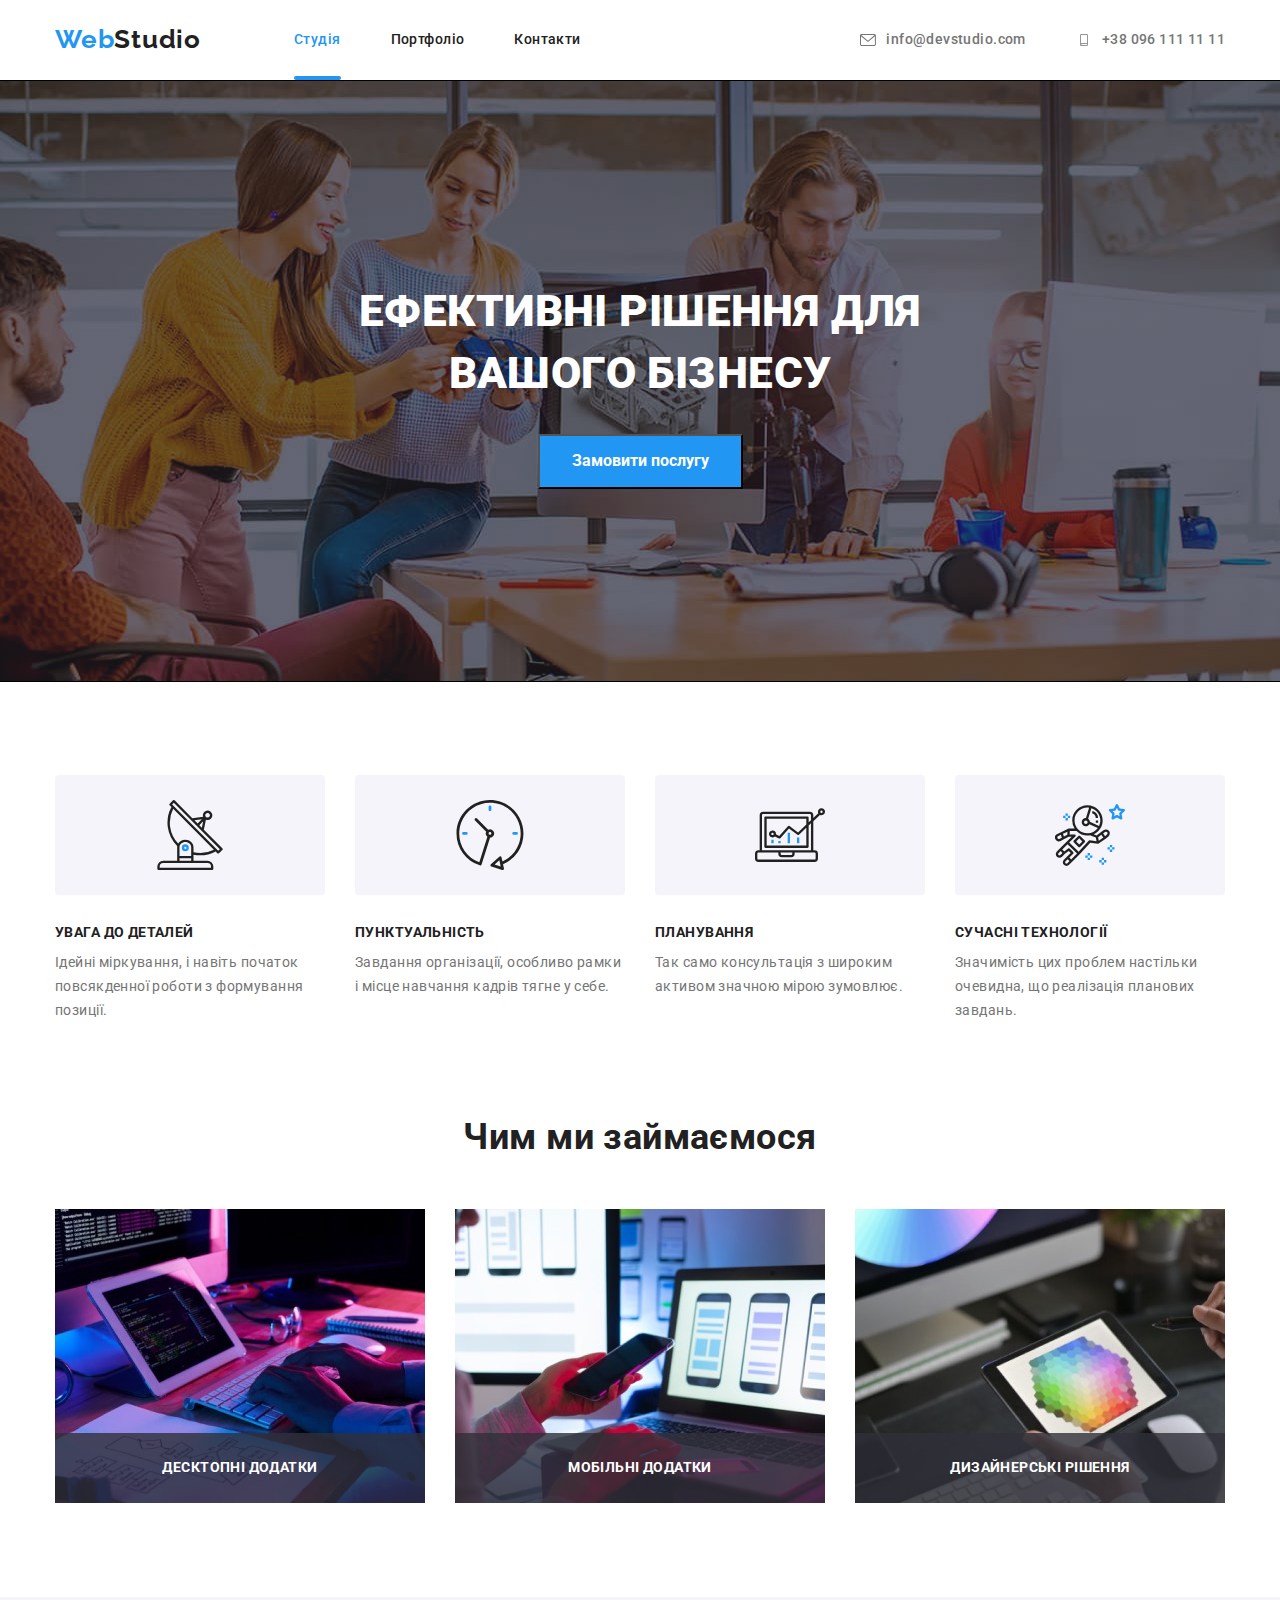
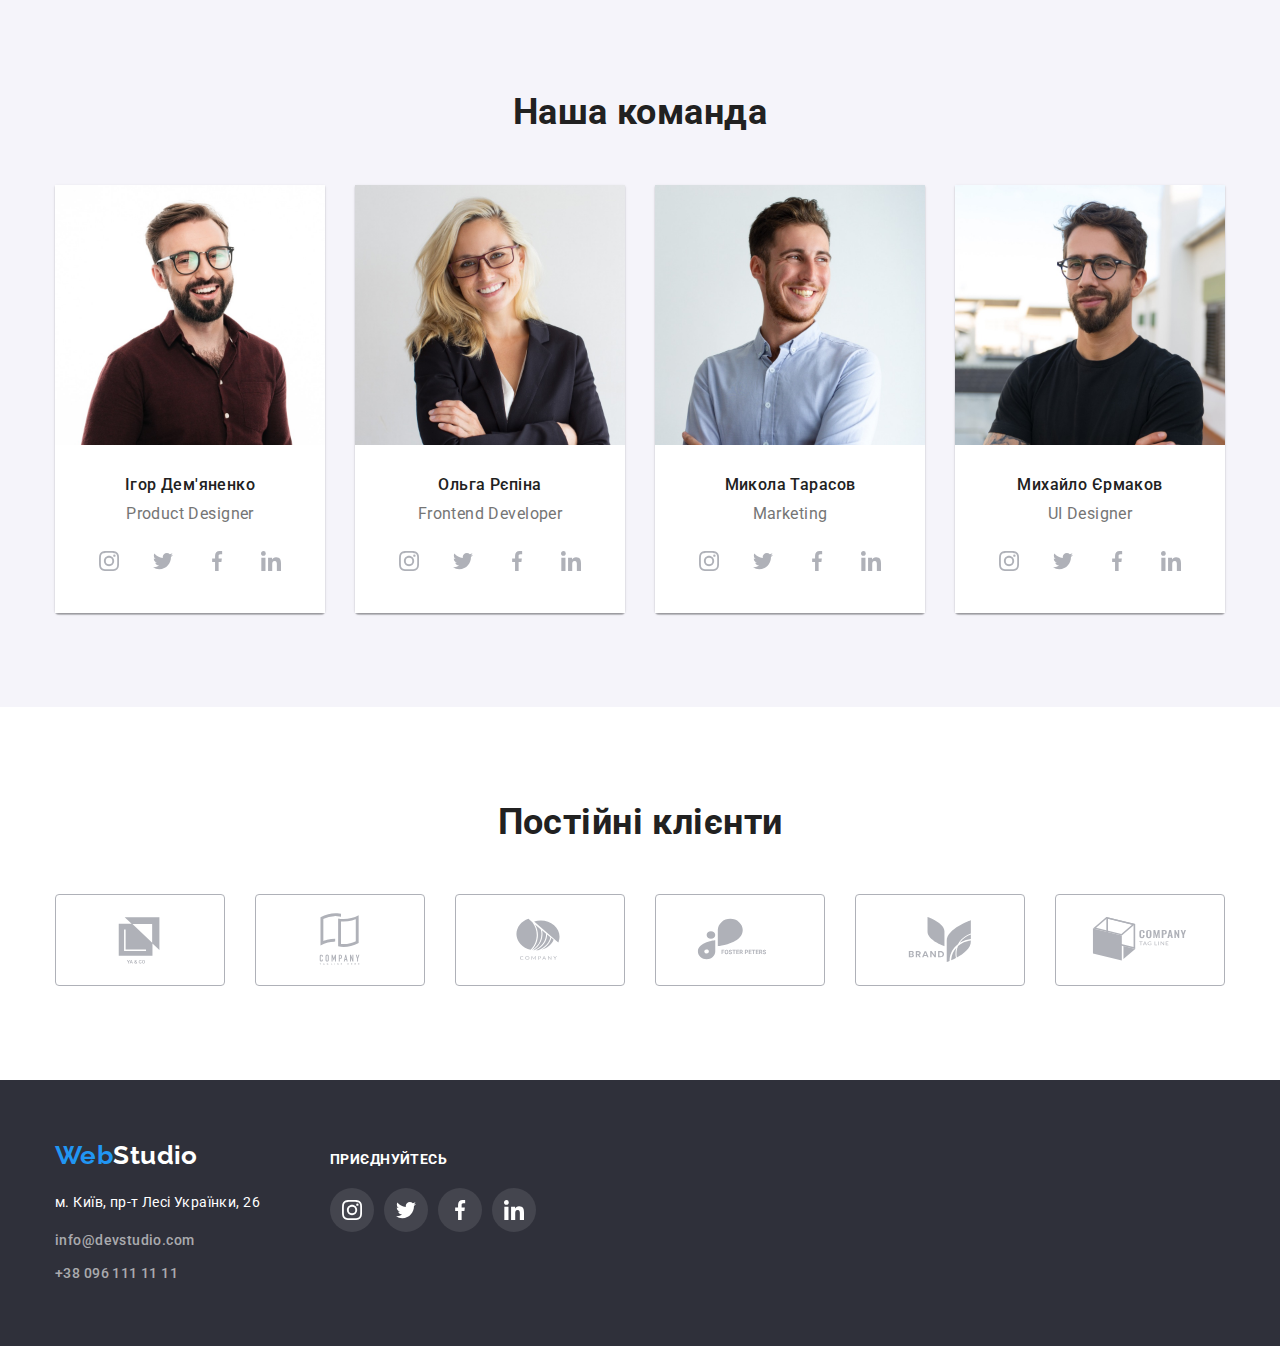
==== index.html @ d029ab63 "hw5" ====
<!DOCTYPE html>
<html lang="uk">
  <head>
    <meta charset="UTF-8" />
    <meta http-equiv="X-UA-Compatible" content="IE=edge" />
    <meta name="viewport" content="width=device-width, initial-scale=1.0" />
    <title>WebStudio</title>
    <link rel="preconnect" href="https://fonts.googleapis.com" />
    <link rel="preconnect" href="https://fonts.gstatic.com" crossorigin />
    <link
      href="https://fonts.googleapis.com/css2?family=Raleway:wght@700&family=Roboto:wght@400;500;700;900&display=swap"
      rel="stylesheet"
    />
    <link
      rel="stylesheet"
      href="https://cdnjs.cloudflare.com/ajax/libs/modern-normalize/1.1.0/modern-normalize.min.css"
    />
    <link rel="stylesheet" href="./css/styles.css" />
  </head>
  <body>
    <header class="header">
      <div class="container header-container">
        <nav class="navigation">
          <a href="./index.html" class="logo link">
            <span class="accent">Web</span>Studio</a
          >
          <ul class="site-nav list">
            <li><a href="./index.html" class="link current item">Студія</a></li>
            <li>
              <a href="./portfolio.html" class="site-nav item">Портфоліо</a>
            </li>
            <li><a href="" class="site-nav item">Контакти</a></li>
          </ul>
        </nav>
        <ul class="contacts">

          <li class="mail">
            <a href="mailto:info@devstudio.com" class="contacts-info">
              <svg class="post-icon" width="16" height="12">
                <use href="./images/icons.svg#icon-envelope"></use></svg>info@devstudio.com</a>
          </li>

          <li>
            <a href="tel:+380961111111" class="contacts-info">
              <svg class="post-icon" width="16" height="12">
                <use href="./images/icons.svg#icon-smartphone"></use></svg>+38 096 111 11 11</a>
          </li>
        </ul>
      </div>
    </header>

    <main>
      <section class="hero-block overlay">
        <div class="container">
          <h1 class="hero-title">ЕФЕКТИВНІ РІШЕННЯ ДЛЯ ВАШОГО БІЗНЕСУ</h1>
          <button type="button" class="button primary" data-modal-open>Замовити послугу</button>
        </div>
      </section>

      <section class="section">
        <div class="container">
          <h2 class="visually-hidden">Опис ефективних рішень</h2>
          <ul class="plan-list">
            <li class="plan-list-item">
              <div class="plan-list-link">
                <svg class="plan-list-icon" width="70" height="70">
                  <use href="./images/icons.svg#icon-antenna"></use>
                </svg>
              </div>
              <h3 class="title">УВАГА ДО ДЕТАЛЕЙ</h3>
              <p class="text">
                Ідейні міркування, і навіть початок повсякденної роботи з
                формування позиції.
              </p>
            </li>
            <li class="plan-list-item">
              <div class="plan-list-link">
                <svg class="plan-list-icon" width="70" height="70">
                  <use href="./images/icons.svg#icon-clock"></use>
                </svg>
              </div>
              <h3 class="title">ПУНКТУАЛЬНІСТЬ</h3>
              <p class="text">
                Завдання організації, особливо рамки і місце навчання кадрів
                тягне у себе.
              </p>
            </li>
            <li class="plan-list-item">
              <div class="plan-list-link">
                <svg class="plan-list-icon" width="70" height="70">
                  <use href="./images/icons.svg#icon-diagram"></use>
                </svg>
              </div>
              <h3 class="title">ПЛАНУВАННЯ</h3>
              <p class="text">
                Так само консультація з широким активом значною мірою зумовлює.
              </p>
            </li>
            <li class="plan-list-item">
              <div class="plan-list-link">
                <svg class="plan-list-icon" width="70" height="70">
                  <use href="./images/icons.svg#icon-astronaut"></use>
                </svg>
              </div>
              <h3 class="title">СУЧАСНІ ТЕХНОЛОГІЇ</h3>
              <p class="text">
                Значимість цих проблем настільки очевидна, що реалізація
                планових завдань.
              </p>
            </li>
          </ul>
        </div>
      </section>

      <section class="section-work">
        <div class="container">
          <h2 class="section-title">Чим ми займаємося</h2>
          <ul class="list">
            <li>
              <div class="thumb">
              <img
                class="image"
                src="./images/img.jpg"
                alt="Пишемо код на планшеті"
                width="370"
                height="294"
              />
              <h3 class="pic-text">Десктопні додатки</h3>
            </div>
            </li>
            <li>
              <div class="thumb">
              <img
                class="image"
                src="./images/img-2.jpg"
                alt="Тримаємо телефон"
                width="370"
                height="294"
              />
              <h3 class="pic-text">Мобільні додатки</h3>
            </div
            ></li>
            <li>
              <div class="thumb">
              <img
                class="image"
                src="./images/img-3.jpg"
                alt="Палітра кольорів на планшеті"
                width="370"
                height="294"
              />
              <h3 class="pic-text">Дизайнерські рішення</h3>
            </div>
            </li>
          </ul>
        </div>
      </section>

      <section class="section block secondary">
        <div class="container-team">
          <h2 class="section-title">Наша команда</h2>
          <ul class="list">
            <li class="item-shadow">
              <img
                class="image"
                src="./images/igor.jpg"
                alt="Ігор Дем'яненко"
                width="270"
                height="260"
              />
              <div class="names">
                <h3 class="title person">Ігор Дем'яненко</h3>
                <p class="prof">Product Designer</p>
                <ul class="social-list">
                  <li class="social-list-item">
                    <a class="social-list-link" href="">
                      <svg class="social-list-icon" width="20" height="20">
                        <use href="./images/icons.svg#icon-instagram"></use>
                      </svg>
                    </a>
                  </li>
                  <li class="social-list-item">
                    <a class="social-list-link" href="">
                      <svg class="social-list-icon" width="20" height="20">
                        <use href="./images/icons.svg#icon-twitter"></use>
                      </svg>
                    </a>
                  </li>
                  <li class="social-list-item">
                    <a class="social-list-link" href="">
                      <svg class="social-list-icon" width="20" height="20">
                        <use href="./images/icons.svg#icon-facebook"></use>
                      </svg>
                    </a>
                  </li>
                  <li class="social-list-item">
                    <a class="social-list-link" href="">
                      <svg class="social-list-icon" width="20" height="20">
                        <use href="./images/icons.svg#icon-linkedin"></use>
                      </svg>
                    </a>
                  </li>
                </ul>
              </div>
            </li>
            <li class="item-shadow">
              <img
                class="image"
                src="./images/olga.jpg"
                alt="Ольга Рєпіна"
                width="270"
                height="260"
              />
              <div class="names">
                <h3 class="title person">Ольга Рєпіна</h3>
                <p class="prof">Frontend Developer</p>
                <ul class="social-list">
                  <li class="social-list-item">
                    <a class="social-list-link" href="">
                      <svg class="social-list-icon" width="20" height="20">
                        <use href="./images/icons.svg#icon-instagram"></use>
                      </svg>
                    </a>
                  </li>
                  <li class="social-list-item">
                    <a class="social-list-link" href="">
                      <svg class="social-list-icon" width="20" height="20">
                        <use href="./images/icons.svg#icon-twitter"></use>
                      </svg>
                    </a>
                  </li>
                  <li class="social-list-item">
                    <a class="social-list-link" href="">
                      <svg class="social-list-icon" width="20" height="20">
                        <use href="./images/icons.svg#icon-facebook"></use>
                      </svg>
                    </a>
                  </li>
                  <li class="social-list-item">
                    <a class="social-list-link" href="">
                      <svg class="social-list-icon" width="20" height="20">
                        <use href="./images/icons.svg#icon-linkedin"></use>
                      </svg>
                    </a>
                  </li>
                </ul>
              </div>
            </li>
            <li class="item-shadow">
              <img
                class="image"
                src="./images/mukola.jpg"
                alt="Микола Тарасов"
                width="270"
                height="260"
              />
              <div class="names">
                <h3 class="title person">Микола Тарасов</h3>
                <p class="prof">Marketing</p>
                <ul class="social-list">
                  <li class="social-list-item">
                    <a class="social-list-link" href="">
                      <svg class="social-list-icon" width="20" height="20">
                        <use href="./images/icons.svg#icon-instagram"></use>
                      </svg>
                    </a>
                  </li>
                  <li class="social-list-item">
                    <a class="social-list-link" href="">
                      <svg class="social-list-icon" width="20" height="20">
                        <use href="./images/icons.svg#icon-twitter"></use>
                      </svg>
                    </a>
                  </li>
                  <li class="social-list-item">
                    <a class="social-list-link" href="">
                      <svg class="social-list-icon" width="20" height="20">
                        <use href="./images/icons.svg#icon-facebook"></use>
                      </svg>
                    </a>
                  </li>
                  <li class="social-list-item">
                    <a class="social-list-link" href="">
                      <svg class="social-list-icon" width="20" height="20">
                        <use href="./images/icons.svg#icon-linkedin"></use>
                      </svg>
                    </a>
                  </li>
                </ul>
              </div>
            </li>
            <li class="item-shadow">
              <img
                class="image"
                src="./images/muxailo.jpg"
                alt="Михайло Єрмаков"
                width="270"
                height="260"
              />
              <div class="names">
                <h3 class="title person">Михайло Єрмаков</h3>
                <p class="prof">UI Designer</p>
                <ul class="social-list">
                  <li class="social-list-item">
                    <a class="social-list-link" href="">
                      <svg class="social-list-icon" width="20" height="20">
                        <use href="./images/icons.svg#icon-instagram"></use>
                      </svg>
                    </a>
                  </li>
                  <li class="social-list-item">
                    <a class="social-list-link" href="">
                      <svg class="social-list-icon" width="20" height="20">
                        <use href="./images/icons.svg#icon-twitter"></use>
                      </svg>
                    </a>
                  </li>
                  <li class="social-list-item">
                    <a class="social-list-link" href="">
                      <svg class="social-list-icon" width="20" height="20">
                        <use href="./images/icons.svg#icon-facebook"></use>
                      </svg>
                    </a>
                  </li>
                  <li class="social-list-item">
                    <a class="social-list-link" href="">
                      <svg class="social-list-icon" width="20" height="20">
                        <use href="./images/icons.svg#icon-linkedin"></use>
                      </svg>
                    </a>
                  </li>
                </ul>
              </div>
            </li>
          </ul>
        </div>
      </section>

      <section class="section">
        <div class="container clients">
          <h2 class="section-title">Постійні клієнти</h2>
          <ul class="client-list-icons">
            <li class="client-list-item">
              <a href="" class="client-link">
                <svg class="client-icon" width="106" height="60">
                  <use href="./images/icons.svg#icon-Logo"></use>
                </svg>
              </a>
            </li>
            <li class="client-list-item">
              <a href="" class="client-link">
                <svg class="client-icon" width="106" height="60">
                  <use href="./images/icons.svg#icon-Logo-2"></use>
                </svg>
              </a>
            </li>
            <li class="client-list-item">
              <a href="" class="client-link">
                <svg class="client-icon" width="106" height="60">
                  <use href="./images/icons.svg#icon-Logo-3"></use>
                </svg>
              </a>
            </li>
            <li class="client-list-item">
              <a href="" class="client-link">
                <svg class="client-icon" width="106" height="60">
                  <use href="./images/icons.svg#icon-Logo-4"></use>
                </svg>
              </a>
            </li>
            <li class="client-list-item">
              <a href="" class="client-link">
                <svg class="client-icon" width="106" height="60">
                  <use href="./images/icons.svg#icon-Logo-5"></use>
                </svg>
              </a>
            </li>
            <li class="client-list-item">
              <a href="" class="client-link">
                <svg class="client-icon" width="106" height="60">
                  <use href="./images/icons.svg#icon-Logo-6"></use>
                </svg>
              </a>
            </li>
          </ul>
        </div>
      </section>
    </main>

    <footer class="footer-block">
      <div class="container">
        <div class="footer-info">
          <a href="./index.html" class="footer logo">
            <span class="accent">Web</span>Studio</a
          >
          <address class="footer">
            <p class="adres">м. Київ, пр-т Лесі Українки, 26</p>
            <ul class="footer-list">
              <li class="email">
                <a href="mailto:info@devstudio.com" class="contacts">info@devstudio.com</a>
              </li>
              <li>
                <a href="tel:+380961111111" class="contacts">+38 096 111 11 11</a>
              </li>
            </ul>
          </address>
        </div>

        <div class="footer-icons">
          <h3 class="footer-links-title">ПРИЄДНУЙТЕСЬ</h3>
          <ul class="social-list">
            <li class="social-list-item">
              <a class="footer-social-list-link" href="#">
                <svg class="footer-social-list-icon" width="20" height="20">
                  <use href="./images/icons.svg#icon-instagram"></use>
                </svg>
              </a>
            </li>
            <li class="social-list-item">
              <a class="footer-social-list-link" href="#">
                <svg class="footer-social-list-icon" width="20" height="20">
                  <use href="./images/icons.svg#icon-twitter"></use>
                </svg>
              </a>
            </li>
            <li class="social-list-item">
              <a class="footer-social-list-link" href="#">
                <svg class="footer-social-list-icon" width="20" height="20">
                  <use href="./images/icons.svg#icon-facebook"></use>
                </svg>
              </a>
            </li>
            <li class="social-list-item">
              <a class="footer-social-list-link" href="#">
                <svg class="footer-social-list-icon" width="20" height="20">
                  <use href="./images/icons.svg#icon-linkedin"></use>
                </svg>
              </a>
            </li>
          </ul>
        </div>
      </div>
    </footer>

    <div class="backdrop is-hidden" data-modal>
      <div class="modal">
        <button type="button" class="modal-close-btn" data-modal-close>
      <svg class="modal-close-icon" width="18" height="18">
        <use href="./images/icons.svg#icon-close-black-18dp-2-1">
        </use> 
      </svg>
        </button>
      </div>
    </div>
    <script src="./js/modal.js"></script>
  </body>
</html>
---- css/styles.css ----
:root {
  --primary-text-color: #757575;
  --secondary-text-color: #212121;
  --title-text-color: #ffffff;
  --accent-color: #2196f3;
  --secondary-button-color: #f5f4fa;
  --background-color-main: #2f303a;
}

html {
  box-sizing: border-box;
}

body {
  color: var(--primary-text-color);
  background-color: var(--title-text-color);
  font-family: Roboto, sans-serif;
  font-size: 14px;
  letter-spacing: 0.03em;
}

.image {
  display: block;
}


.image-blue {
display: block;
position: relative;
}

/* modal window */

.backdrop {
position: fixed;
top: 0;
left: 0;
width: 100vw;
height: 100vh;
background-color: rgba(0, 0, 0, 0.2);
transition: transform  visibility 250ms cubic-bezier(0.4, 0, 0.2, 1);
}

.backdrop.is-hidden {
  opacity: 0;
  pointer-events: none;
  visibility: hidden;
}


.modal {
position: absolute;
width: 528px;
height: 581px;
left: 50%;
top: 50%;
transform: translate(-50%, -50%);
background: #FFFFFF;
box-shadow: 0px 1px 3px rgba(0, 0, 0, 0.12), 0px 1px 1px rgba(0, 0, 0, 0.14), 0px 2px 1px rgba(0, 0, 0, 0.2);
border-radius: 4px;
}

.modal-close-btn {
  position: absolute;
  top: 8px;
  right: 8px;
  display: flex;
  justify-content: center;
  align-items: center;
  width: 30px;
  height: 30px;
  border-radius: 50%;
  background: #FFFFFF;
  border: 1px solid rgba(0, 0, 0, 0.1);
  padding: 0;
  cursor: pointer;
}

/* header */

.header {
  border-bottom: 1px solid #ececec;
}

.header-container {
  display: flex;
  align-items: center;
}

.container .header-container {
  display: flex;
  align-items: center;
  height: 80px;
}

.navigation {
  display: flex;
  align-items: center;
}

.site-nav .link {
  display: flex;
}

.post-icon {
  fill: #757575;
  padding: 0;
  margin-right: 10px;
  vertical-align: middle;
}

a svg.post-icon {
  transition: fill 250ms cubic-bezier(0.4, 0, 0.2, 1);
}

a:hover svg.post-icon,
a:focus svg.post-icon {
  fill: #2196f3;
  
}

.contacts-info {
  display: flex;
  color: var(--primary-text-color);
  font-weight: 500;
  font-size: 14px;
  line-height: 1.14;
  text-decoration: none;
  list-style: none;
  flex-wrap: wrap;
  padding-left: auto;
  padding-right: 10px;
  padding: 0;
  margin: 0 0 0 auto;
  align-items: center;
  justify-content: center;
  transition: color 250ms cubic-bezier(0.4, 0, 0.2, 1);
}


.visually-hidden {
  position: absolute;
  width: 1px;
  height: 1px;
  margin: -1px;
  border: 0;
  padding: 0;

  white-space: nowrap;
  clip-path: inset(100%);
  clip: rect(0 0 0 0);
  overflow: hidden;
}

.button-list {
  list-style: none;
  display: flex;
  flex-wrap: wrap;
  gap: 8px;
  padding: 0;
  justify-content: center;
  margin: 0;
  margin-bottom: 50px;
}

.container {
  margin-left: auto;
  margin-right: auto;
  width: 1200px;
  padding-left: 15px;
  padding-right: 15px;
}

.container-team {
  margin-left: auto;
  margin-right: auto;
  width: 1200px;
  padding-left: 15px;
  padding-right: 15px;
 
}

.flex-container {
  display: flex;
  flex-wrap: wrap;
}

.logo {
  color: var(--secondary-text-color);
  font-weight: 700;
  font-size: 26px;
  line-height: 1.2;
  font-family: "Raleway", sans-serif;
  text-decoration: none;
}

.logo.link {
  font-weight: 700;
  font-size: 26px;
  line-height: 1.2;
  letter-spacing: 0.03em;
  color: var(--secondary-text-color);
  text-decoration: none;
}

.list {
  list-style: none;
  display: flex;
  flex-wrap: wrap;
  padding-left: 0;
  gap: 30px;
  padding: 0;
  margin-left: 0;
  margin: 0;
}

.footer-list {
  list-style: none;
}

.plan-list-item {
  width: 270px;
}

.plan-list-link {
  display: flex;
  align-items: center;
  justify-content: center;
  width: 270px;
  height: 120px;
  margin-bottom: 30px;
  background-color: #f5f4fa;
  border-radius: 4px;
}

.plan-list {
  list-style: none;
  display: flex;
  flex-wrap: wrap;
  padding-left: 0;
  margin-right: 30px;
  padding: 0;
  margin-left: 0;
  margin: 0;
  gap: 30px;
}

.gallery {
  width: 370px;
}

.info-name {
  padding-left: 24px;
  padding-right: 24px;
  padding-top: 20px;
  padding-bottom: 20px;
  border-bottom: 1px solid #eeeeee;
  border-left: 1px solid #eeeeee;
  border-right: 1px solid #eeeeee;
}

.site-nav {
  color: var(--secondary-text-color);
  font-weight: 500;
  font-size: 14px;
  line-height: 1.14;
  text-decoration: none;
  display: flex;
  align-items: center;
  margin-left: 93px;
  transition: color 250ms cubic-bezier(0.4, 0, 0.2, 1);
}

.site-nav .item {
  margin-right: 50px;
  padding-top: 32px;
  padding-bottom: 32px;
}

.site-nav .item:last-child {
  margin: 0;
}
.site-nav .item:not(:last-child) {
  margin-right: 50px;
}

.site-nav.list {
  color: var(--secondary-text-color);
  font-weight: 500;
  font-size: 14px;
  line-height: 1.14;
  text-decoration: none;
  gap: 50px;
}

.site-nav:hover,
.site-nav:focus {
  color: var(--accent-color);
}

.site-nav .link {
  display: block;
  color: var(--accent-color);
  text-decoration: none;
  padding-top: 32px;
  padding-bottom: 32px;
  transition: color 250ms cubic-bezier(0.4, 0, 0.2, 1);
}

.site-nav .link:hover,
.site-nav .link:focus {
  color: var(--primary-text-color);
  
}
.site-nav .link.current {
  position: relative;
  color: var(--accent-color);
}

.site-nav .link.current::after {
content: '';
position: absolute;
width: 100%;
height: 4px;
background-color: var(--accent-color);
bottom: 0;
left: 0;
border-radius: 2px;
}


.contacts.list .mail {
  margin-right: 50px;
}

.contacts {
  display: flex;
  color: var(--primary-text-color);
  font-weight: 500;
  font-size: 14px;
  line-height: 1.14;
  text-decoration: none;

  list-style: none;
  flex-wrap: wrap;
  padding-left: auto;
  gap: 50px;
  padding: 0;
  margin: 0 0 0 auto;
}

.contacts-info:hover,
.contacts-info:focus {
  color: var(--accent-color);
}

.hero-title {
  color: var(--title-text-color);
  font-size: 44px;
  line-height: 1.4;
  font-weight: 900;
  max-width: 696px;
  margin: 0 auto;
  text-align: center;
  margin-bottom: 30px;
}

.hero-block {
  background-color: var(--background-color-main);
  padding-top: 200px;
  padding-bottom: 200px;
  margin: 0 auto;
}

.hero-block.overlay {
  max-width: 1600px;
  height: 600px;
  outline: 1px solid black;
  margin-left: auto;
  margin-right: auto;
  background-image: linear-gradient(
      rgba(47, 48, 58, 0.4),
      rgba(47, 48, 58, 0.4)
    ),
    url("../images/Img-backgr.jpg");
  background-size: cover;
  background-repeat: no-repeat;
  background-position: center;
}

.block.secondary {
  background-color: var(--secondary-button-color);
}


.item-shadow {
  box-shadow: 0px 1px 3px rgba(0, 0, 0, 0.12), 0px 1px 1px rgba(0, 0, 0, 0.14),
    0px 2px 1px rgba(0, 0, 0, 0.2);
  border-radius: 0px 0px 4px 4px;
}

.names {
  padding-top: 30px;
  padding-bottom: 30px;
  background-color: #ffffff;
}

.section {
  padding-top: 94px;
  padding-bottom: 94px;
}

.section-work {
  padding-bottom: 94px;
}

.section-title {
  color: var(--secondary-text-color);
  font-weight: 700;
  font-size: 36px;
  line-height: 1.2;
  text-align: center;
  margin-bottom: 50px;
  margin-top: 0;
}


.thumb {
 position: relative;
}

.pic-text {
  position: absolute;
  padding-top: 27px;
  padding-bottom: 27px;
  margin: 0;
  bottom: 0;
  left: 0;
  width: 100%;
  height: 70px;
  background-color: rgba(47, 48, 58, 0.8);
  font-family: 'Roboto';
  font-weight: 700;
  font-size: 14px;
  line-height: 1.14;
  text-align: center;
  letter-spacing: 0.03em;
  text-transform: uppercase;
  color: #FFFFFF;
}

.title {
  color: var(--secondary-text-color);
  font-weight: 700;
  font-size: 14px;
  line-height: 1.14;
  margin-bottom: 10px;
  margin-top: 0;
}

.text {
  font-size: 14px;
  line-height: 1.7;
  margin: 0;
}

.person {
  text-align: center;
  font-weight: 500;
  font-size: 16px;
  line-height: 1.2;
  margin-bottom: 10px;
  margin-top: 0;
}

.prof {
  text-align: center;
  font-size: 16px;
  line-height: 1.2;
  margin-top: 0;
  margin-bottom: 16px;
}

.link {
  text-decoration: none;
}

.title-name {
  color: var(--secondary-text-color);
  font-weight: 700;
  font-size: 18px;
  line-height: 2;
  text-decoration: none;
  margin-bottom: 4px;
  margin-top: 0;
}

.discr {
  color: var(--primary-text-color);
  font-size: 16px;
  line-height: 1.9;
  text-decoration: none;
  margin-top: 0;
  margin-bottom: 0;
}

.section-title-clients {
}

.button.primary {
  color: var(--title-text-color);
  background-color: var(--accent-color);
  font-weight: 700;
  font-size: 16px;
  line-height: 1.9;
  margin: 0 auto;
  display: block;
  cursor: pointer;
  vertical-align: middle;
  padding-top: 10px;
  padding-bottom: 10px;
  padding-left: 32px;
  padding-right: 32px;
}

.button.secondary {
  background-color: var(--secondary-button-color);
  font-weight: 500;
  font-size: 16px;
  line-height: 1.6;
  cursor: pointer;
  padding-top: 6px;
  padding-bottom: 6px;
  padding-left: 22px;
  padding-right: 22px;
  transition: box-shadow 250ms cubic-bezier(0.4, 0, 0.2, 1), color 250ms cubic-bezier(0.4, 0, 0.2, 1);
}

.button.secondary:hover,
 .button.secondary:focus {
  box-shadow: 0px 3px 1px rgba(0, 0, 0, 0.1), 0px 1px 2px rgba(0, 0, 0, 0.08),
    0px 2px 2px rgba(0, 0, 0, 0.12);
  border-radius: 4px;
   color: var(--title-text-color);
  background-color: var(--accent-color);
}



.button.secondary.blue {
  background-color: var(--accent-color);
  color: var(--title-text-color);
  padding-top: 6px;
  padding-bottom: 6px;
  padding-left: 25px;
  padding-right: 25px;
  transition: box-shadow 250ms cubic-bezier(0.4, 0, 0.2, 1);
}

.button.secondary.blue:hover,
 .button.secondary.blue:focus {
  box-shadow: 0px 3px 1px rgba(0, 0, 0, 0.1), 0px 1px 2px rgba(0, 0, 0, 0.08),
    0px 2px 2px rgba(0, 0, 0, 0.12);
  border-radius: 4px;
}

.accent {
  color: var(--accent-color);
}

.link-sdw {
  text-decoration: none;
  display: block;
  transition: box-shadow 250ms cubic-bezier(0.4, 0, 0.2, 1);
}

.link-sdw:hover {
  box-shadow: 0px 1px 1px rgba(0, 0, 0, 0.12), 0px 4px 4px rgba(0, 0, 0, 0.06),
    1px 4px 6px rgba(0, 0, 0, 0.16);
    
}
 /* open blue window */

.portfolio-animation {
position: relative;
overflow: hidden;
transition: transform 250ms cubic-bezier(0.4, 0, 0.2, 1);
}

.blue-text {
position: absolute;
margin: 0;
padding-top: 63px;
padding-bottom: 63px;
padding-left: 24px;
padding-right: 24px;
background-color: rgba(33, 150, 243, 0.9);
width: 370px;
height: 294px;
font-family: 'Roboto';
font-style: normal;
font-size: 18px;
line-height: 1.6;
letter-spacing: 0.03em;
color: #FFFFFF;
transform: translateY(0);
transition: transform 250ms ease;
}

.portfolio-animation:hover .blue-text {
  transform: translateY(-100%);
  
}

/* Our clients*/

.client-link {
  display: flex;
  justify-content: center;
  align-items: center;
  width: 100%;
  height: 100%;
  color: rgba(175, 177, 184, 1);
  border: 1px solid #afb1b8;
  border-radius: 4px;
  background-color: white;
  margin: 0;
  transition: color 250ms cubic-bezier(0.4, 0, 0.2, 1);
}

.client-link:hover {
  border: 1px solid #2196f3;
  border-radius: 4px;
  
}

.client-list-item {
  margin-right: 30px;
  height: 92px;
  width: 170px;
}

.client-list-item:last-child {
  margin-right: 0;
}

a svg.client-icon {
transition: fill 250ms cubic-bezier(0.4, 0, 0.2, 1);
}

.client-icon {
  fill: currentColor;
  
}

a:hover svg.client-icon,
a:focus svg.client-icon {
  fill: #2196f3;
  
}

.client-list-icons {
  list-style: none;
  display: flex;
  padding-left: 0;
  margin: 0;
}

.container.clients {
  display: block;
}

/* footer */

footer .container {
  display: flex;
  align-items: baseline;

}

.footer-block {
  background-color: var(--background-color-main);
  padding-top: 60px;
  padding-bottom: 60px;
  display: flex;
  gap: 70px;
  align-items: baseline;
}

.footer {
  color: var(--title-text-color);
  font-style: normal;
  font-size: 14px;
  line-height: 1.7;
  text-decoration: none;
  margin-top: 20px;
}

footer .logo {
  font-family: Raleway;
  color: var(--title-text-color);
  font-weight: 700;
  font-size: 26px;
  line-height: 1.2;
}

.adres {
  margin-top: 0;
  margin-bottom: 0;
}

.email {
  margin-bottom: 9px;
}

footer .contacts {
  font-size: 14px;
  line-height: 1.7;
  letter-spacing: 0.03em;
  color: rgba(255, 255, 255, 0.6);
}

.footer-list {
  list-style: none;
  padding-left: 0;
  padding: 0;
  margin-bottom: 0;
}

.footer-social-list-link {
  display: flex;
  align-items: center;
  justify-content: center;
  width: 44px;
  height: 44px;
  background-color: rgba(255, 255, 255, 0.1);
  border-radius: 50%;
  transition: background-color 250ms cubic-bezier(0.4, 0, 0.2, 1);
}

.footer-social-list-icon {
  fill: #ffffff;
}

.footer-social-list-link:hover,
.footer-social-list-link:focus {
  background-color: #2196f3;
}

/* Icons */

 {
  display: block;
  align-items: center;
  margin: 0;
}

.footer-info {
margin-right: 70px;
}

.social-list {
  display: flex;
  justify-content: center;
  padding-left: 0;
  margin: 0;
}

.footer-links-title {
  color: var(--title-text-color);
  font-weight: 700;
  font-size: 14px;
  line-height: 1.14;
  margin-bottom: 20px;
  margin-top: 0;
  
  padding-right: 0;
}

.social-list-item {
  display: block;
  margin-right: 10px;
}

.social-list-item:last-child {
  margin: 0;
}

.social-list-link {
  display: flex;
  align-items: center;
  justify-content: center;
  width: 44px;
  height: 44px;
  background-color: white;
  border-radius: 50%;
  transition: background-color 250ms cubic-bezier(0.4, 0, 0.2, 1);
}

.social-list-icon {
  fill: #afb1b8;
}

a svg.social-list-icon {
  transition: fill 250ms cubic-bezier(0.4, 0, 0.2, 1);
}


a:hover svg.social-list-icon,
a:focus svg.social-list-icon {
  fill: white;
}

.social-list-link:hover,
.social-list-link:focus {
  background-color: #2196f3;
  
}
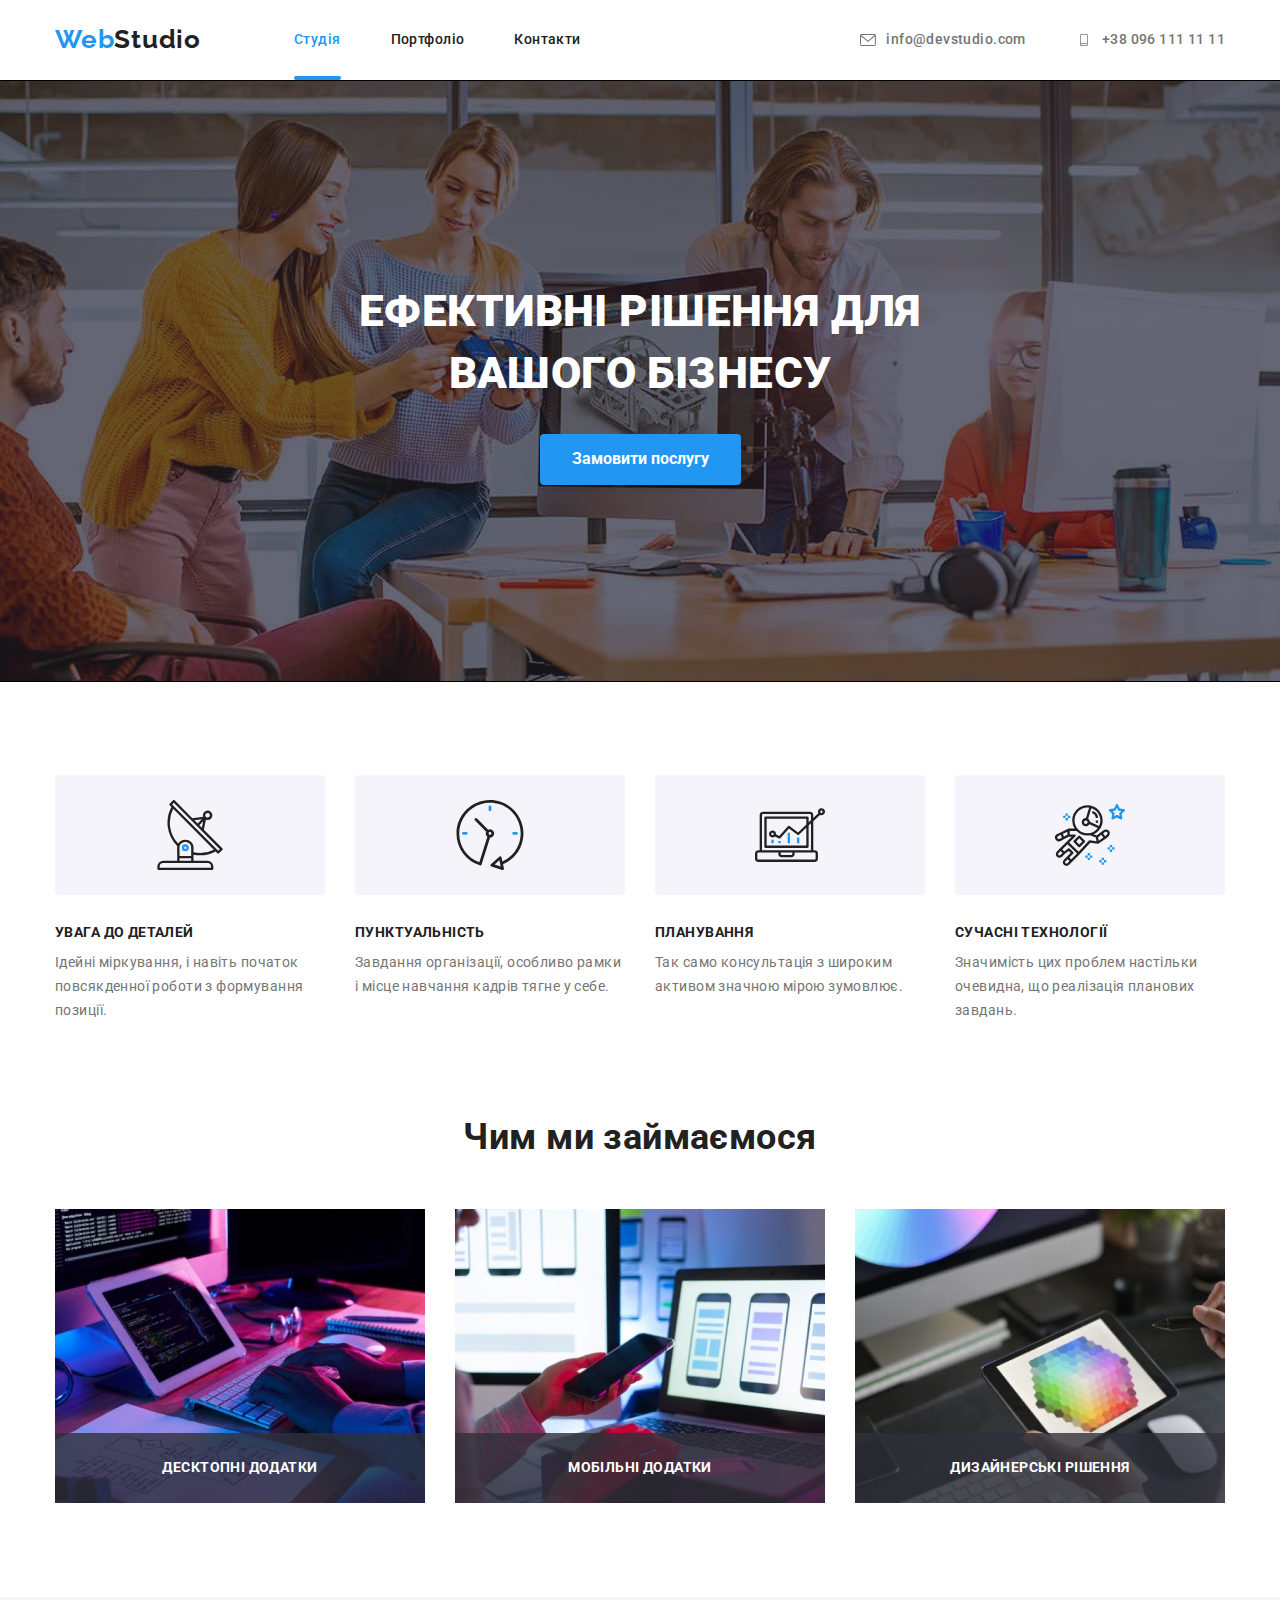
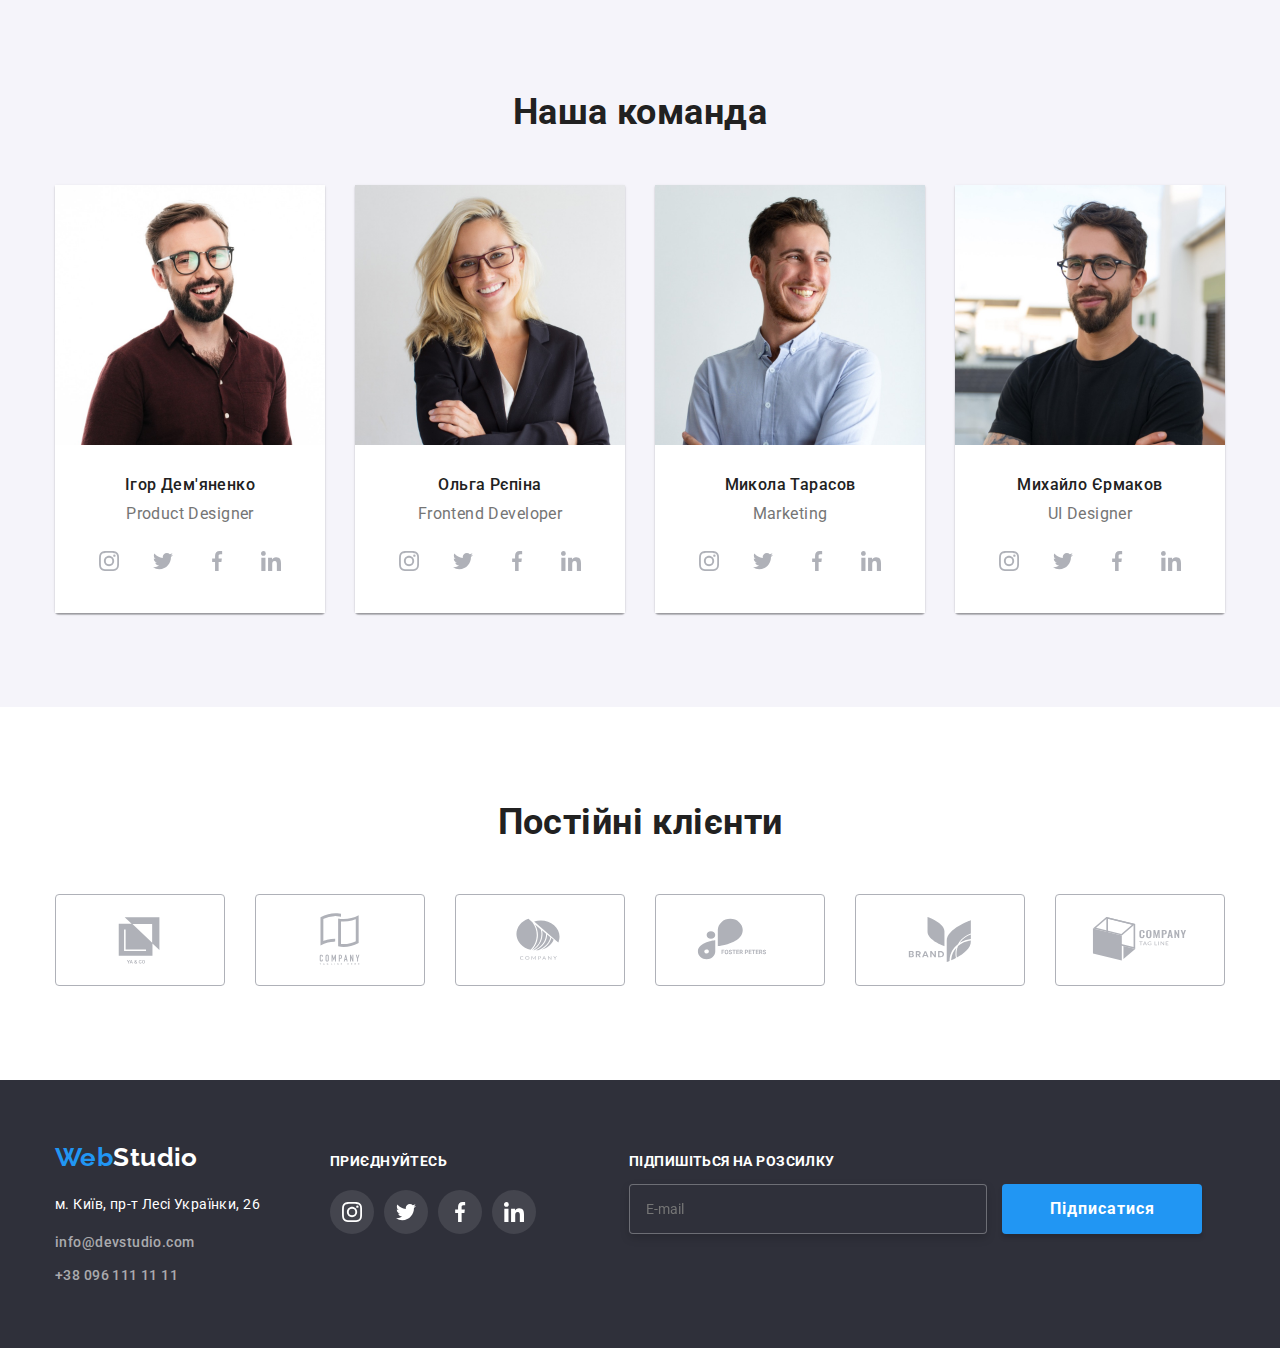
==== commit 003ceafc: "animation" ====
--- a/index.html
+++ b/index.html
@@ -439,6 +439,13 @@
             </li>
           </ul>
         </div>
+
+        <div class="form">
+          <h3 class="sub-text">Підпишіться на розсилку</h3>
+          <label for="mail"></label>
+          <input type="email" name="mail" id="mail" placeholder="E-mail"/>
+          <button type="submit" class="btn-submit">Підписатися</button>
+        </div>
       </div>
     </footer>
 
--- a/css/styles.css
+++ b/css/styles.css
@@ -521,6 +521,9 @@
   padding-bottom: 10px;
   padding-left: 32px;
   padding-right: 32px;
+  border: none;
+  box-shadow: 0px 4px 4px rgba(0, 0, 0, 0.15);
+border-radius: 4px;
 }
 
 .button.secondary {
@@ -533,7 +536,9 @@
   padding-bottom: 6px;
   padding-left: 22px;
   padding-right: 22px;
-  transition: box-shadow 250ms cubic-bezier(0.4, 0, 0.2, 1), color 250ms cubic-bezier(0.4, 0, 0.2, 1);
+  border: none;
+  border-radius: 4px;
+  transition: box-shadow 250ms cubic-bezier(0.4, 0, 0.2, 1), background-color 250ms cubic-bezier(0.4, 0, 0.2, 1);
 }
 
 .button.secondary:hover,
@@ -625,7 +630,8 @@
   border-radius: 4px;
   background-color: white;
   margin: 0;
-  transition: color 250ms cubic-bezier(0.4, 0, 0.2, 1);
+  transition: border-color 250ms cubic-bezier(0.4, 0, 0.2, 1);
+  
 }
 
 .client-link:hover {
@@ -638,6 +644,7 @@
   margin-right: 30px;
   height: 92px;
   width: 170px;
+ 
 }
 
 .client-list-item:last-child {
@@ -650,7 +657,11 @@
 
 .client-icon {
   fill: currentColor;
-  
+}
+
+.client-icon:hover svg {
+  fill: #2196f3
+
 }
 
 a:hover svg.client-icon,
@@ -664,6 +675,7 @@
   display: flex;
   padding-left: 0;
   margin: 0;
+ 
 }
 
 .container.clients {
@@ -747,6 +759,51 @@
   background-color: #2196f3;
 }
 
+.form {
+margin-left: 93px;
+}
+
+.form input {
+margin: 0;
+width: 358px;
+height: 50px;
+border: 1px solid rgba(255, 255, 255, 0.3);
+filter: drop-shadow(0px 4px 4px rgba(0, 0, 0, 0.15));
+border-radius: 4px;
+background: #2F303A;
+padding-left: 16px;
+}
+
+.sub-text {
+  font-family: 'Roboto';
+font-weight: 700;
+font-size: 14px;
+line-height: 1.14;
+letter-spacing: 0.03em;
+text-transform: uppercase;
+color: #FFFFFF;
+}
+
+.btn-submit {
+  width: 200px;
+  height: 50px;
+  left: 1213px;
+  top: 1757px;
+  font-family: 'Roboto';
+  font-weight: 700;
+  font-size: 16px;
+  line-height: 1.9;
+  align-items: center;
+  text-align: center;
+  letter-spacing: 0.06em;
+  color: #FFFFFF;
+  background: #2196F3;
+box-shadow: 0px 4px 4px rgba(0, 0, 0, 0.15);
+border-radius: 4px;
+border: none;
+margin-left: 12px;
+}
+
 /* Icons */
 
  {
@@ -780,6 +837,7 @@
 .social-list-item {
   display: block;
   margin-right: 10px;
+  
 }
 
 .social-list-item:last-child {
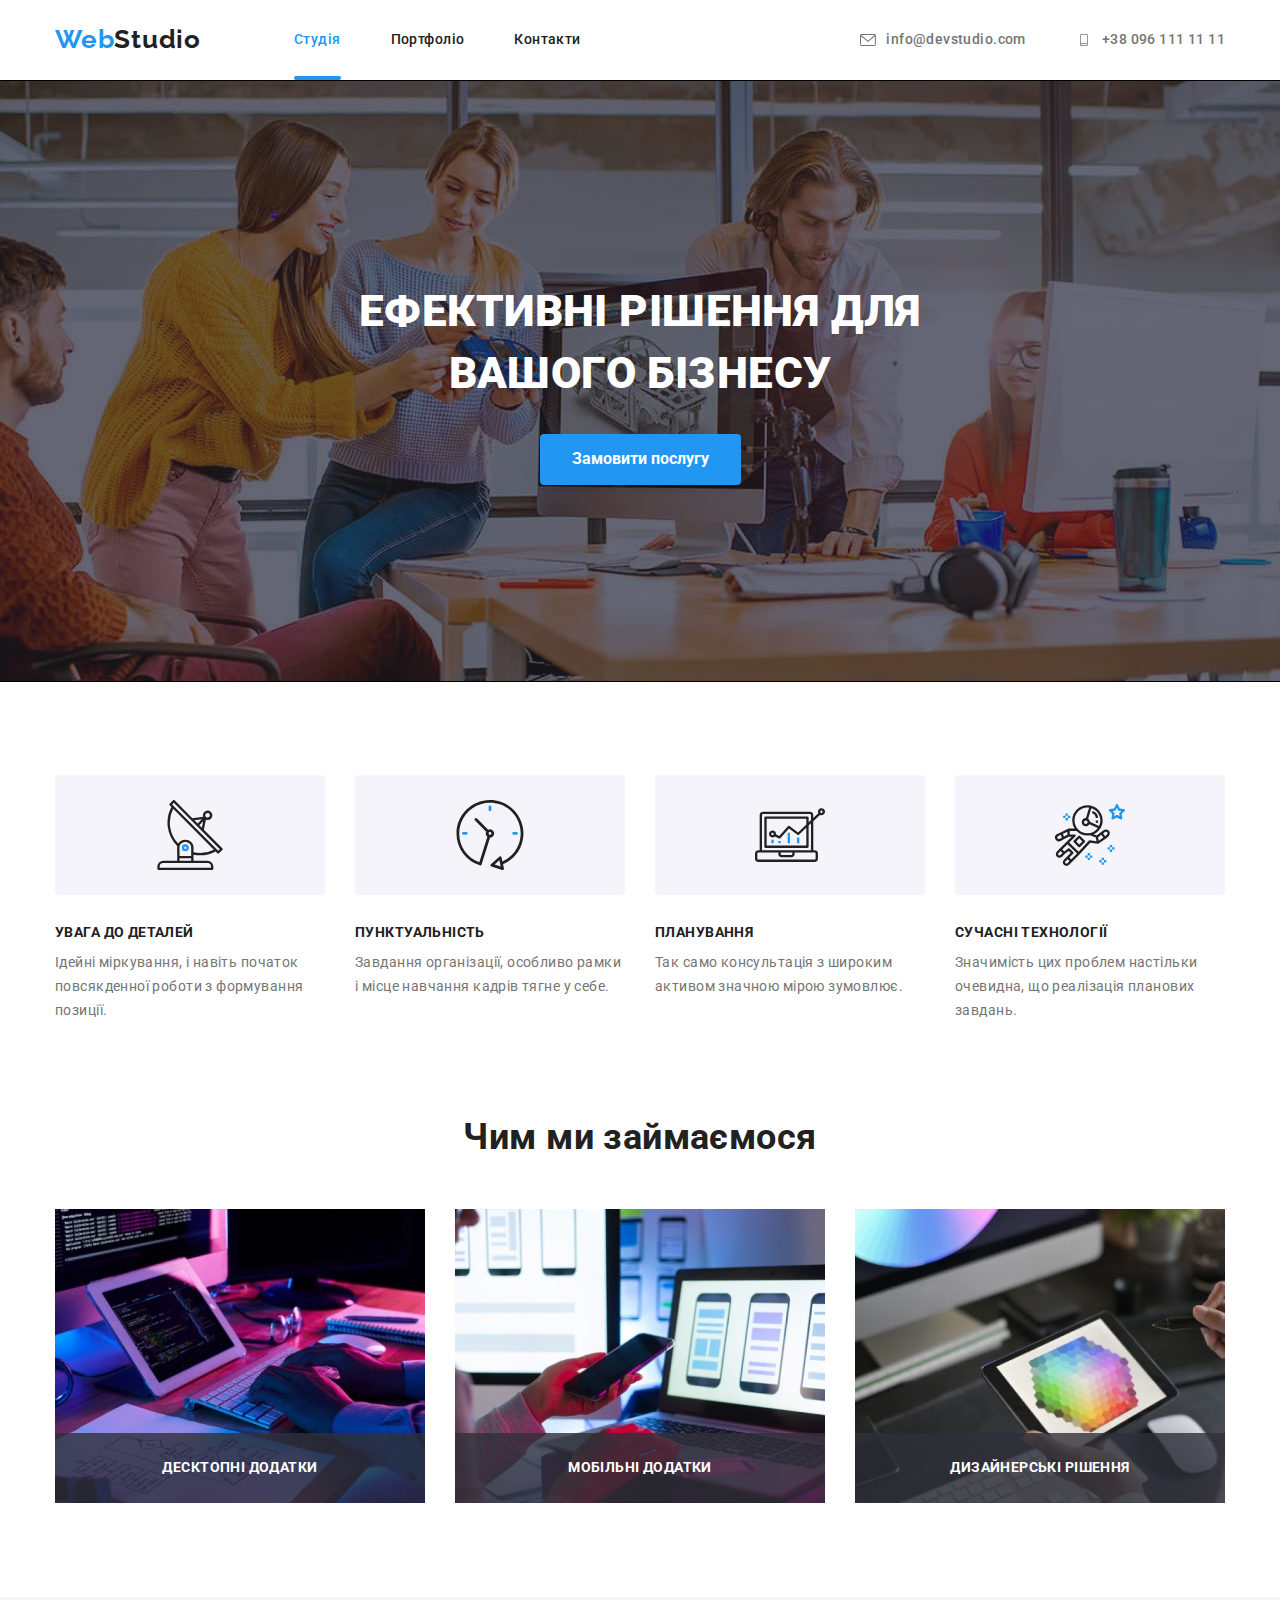
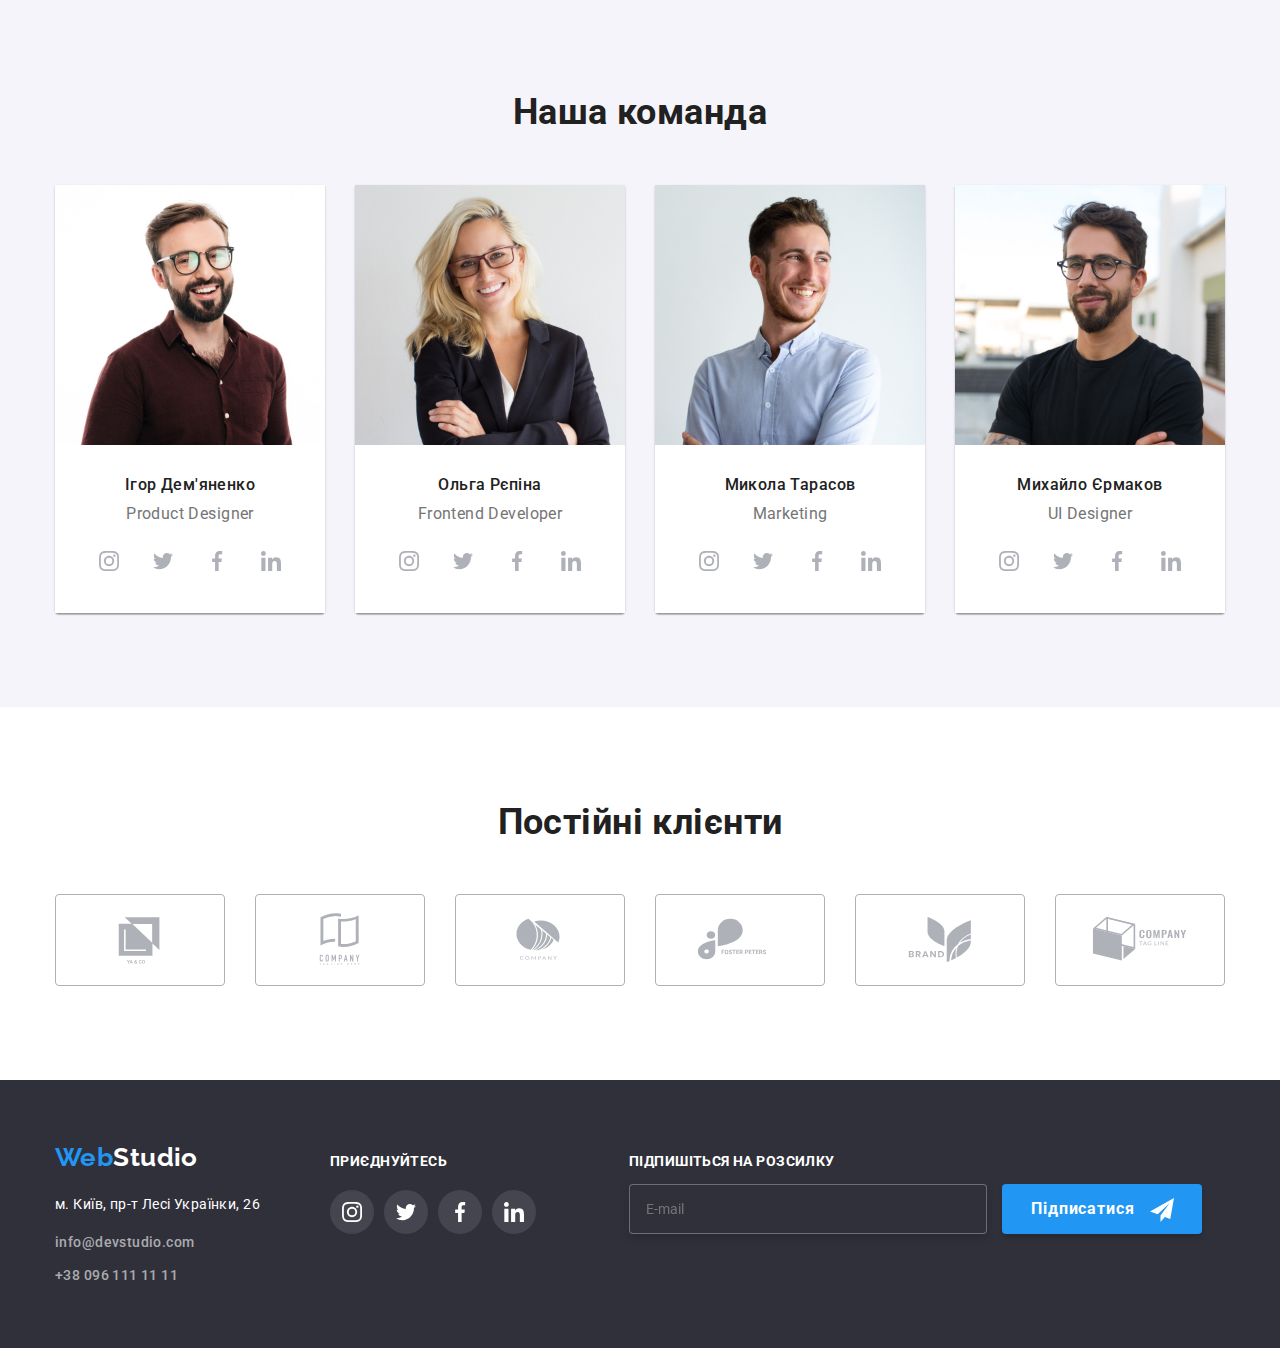
==== commit 0b3b0c6b: "hw5" ====
--- a/index.html
+++ b/index.html
@@ -444,19 +444,66 @@
           <h3 class="sub-text">Підпишіться на розсилку</h3>
           <label for="mail"></label>
           <input type="email" name="mail" id="mail" placeholder="E-mail"/>
-          <button type="submit" class="btn-submit">Підписатися</button>
-        </div>
+          <button type="submit" class="btn-submit">Підписатися
+            <svg class="btn-sub-icon" width="24" height="24">
+            <use href="./images/icons.svg#icon-telegram"></use>
+          </svg> 
+          </button>
+         
+    </div>
       </div>
     </footer>
 
     <div class="backdrop is-hidden" data-modal>
       <div class="modal">
         <button type="button" class="modal-close-btn" data-modal-close>
-      <svg class="modal-close-icon" width="18" height="18">
-        <use href="./images/icons.svg#icon-close-black-18dp-2-1">
-        </use> 
-      </svg>
+          <svg class="modal-close-icon" width="18" height="18">
+            <use href="./images/icons.svg#icon-close-black-18dp-2-1"></use>
+          </svg> 
         </button>
+
+        <form  class="contact-form">
+          <p class="title-modal-form">Залиште свої дані, ми вам передзвонимо</p>
+          <label class="contact-form-field">
+            <span class="data">Ім'я</span>
+            <div class="contact-form-input-wrapper">
+            <input name="name" class="contact-form-input" type="text" />
+            <svg class="contact-form-icon" width="18" height="18">
+              <use href="./images/icons.svg#icon-person"></use>
+            </svg>
+           </div>
+      </label>
+          <label class="contact-form-field">
+            <span class="data">Телефон</span>
+            <div class="contact-form-input-wrapper">
+            <input name="tel" class="contact-form-input" type="tel" />
+            <svg class="contact-form-icon" width="18" height="18">
+              <use href="./images/icons.svg#icon-phone"></use>
+            </svg>
+           </div>
+          </label>
+          <label class="contact-form-field">
+            <span class="data">Пошта</span>
+            <div class="contact-form-input-wrapper">
+            <input name="mail" class="contact-form-input" type="email" />
+            <svg class="contact-form-icon" width="18" height="18">
+              <use href="./images/icons.svg#icon-email"></use>
+            </svg>
+           </div>
+          </label>
+          <label for="" class="contact-form-field">
+            <span class="data">Коментар</span>
+          <textarea name="message" class="comment" placeholder="Введіть текст"></textarea>
+        </label>
+        <div class="contact-checkbox">
+          <input name="accept-policy" type="checkbox" class="contact-form-checkbox" id="policy-checkbox" required>
+          <label for="policy-checkbox" class="contact-form-checkbox-label">
+            Погоджуюся з розсилкою та приймаю <a href="">Умови договору</a>
+          </label>
+        </div>
+        <button type="submit" class="contact-form-submit-btn">Відправити</button>
+        </form>
+
       </div>
     </div>
     <script src="./js/modal.js"></script>
--- a/css/styles.css
+++ b/css/styles.css
@@ -38,7 +38,7 @@
 width: 100vw;
 height: 100vh;
 background-color: rgba(0, 0, 0, 0.2);
-transition: transform  visibility 250ms cubic-bezier(0.4, 0, 0.2, 1);
+transition: visibility 250ms cubic-bezier(0.4, 0, 0.2, 1), opacity 250ms cubic-bezier(0.4, 0, 0.2, 1);
 }
 
 .backdrop.is-hidden {
@@ -54,10 +54,15 @@
 height: 581px;
 left: 50%;
 top: 50%;
-transform: translate(-50%, -50%);
+transform: translate(-50%, -50%) scale(1);
 background: #FFFFFF;
 box-shadow: 0px 1px 3px rgba(0, 0, 0, 0.12), 0px 1px 1px rgba(0, 0, 0, 0.14), 0px 2px 1px rgba(0, 0, 0, 0.2);
 border-radius: 4px;
+padding: 40px;
+}
+
+.backdrop.is-hidden .modal {
+  transition: translate(-50%, -50%) scale(0.6);
 }
 
 .modal-close-btn {
@@ -74,6 +79,132 @@
   border: 1px solid rgba(0, 0, 0, 0.1);
   padding: 0;
   cursor: pointer;
+
+}
+
+.modal-close-icon {
+  width: 18px;
+  height: 18px;
+  fill: #000000;
+ padding: 0;
+ vertical-align: middle;
+}
+
+.title-modal-form {
+font-family: 'Roboto';
+font-weight: 700;
+font-size: 20px;
+line-height: 1.15;
+text-align: center;
+letter-spacing: 0.03em;
+color: #212121;
+
+}
+
+.contact-form-field {
+display: block;
+margin-bottom: 10px;
+}
+
+.contact-form-input {
+  width: 100%;
+  height: 40px;
+  border: 1px solid rgba(33, 33, 33, 0.2);
+  border-radius: 4px;
+  padding-left: 42px;
+  transform: border-color 250 ms cubic-bezier(0.4, 0, 0.2, 1);
+}
+
+.contact-form-input:focus {
+border-color: var(--accent-color);
+outline: none;
+}
+.contact-form-input:focus + .contact-form-icon {
+  fill: var(--accent-color);
+}
+
+.contact-form-input-wrapper {
+  position: relative;
+  display: block;
+margin-top: 4px;
+}
+
+.contact-form-icon {
+  position: absolute;
+  top: 50%;
+  left: 0;
+  fill:  #212121;
+  padding: 0;
+  margin-left: 12px;
+  transform: translateY(-50%);
+  transition: fill 250ms cubic-bezier(0.4, 0, 0.2, 1);
+}
+
+.data {
+  font-family: 'Roboto';
+  font-size: 12px;
+  line-height: 1.16;
+  letter-spacing: 0.01em;
+  color: #757575;
+  margin-bottom: 4px;
+}
+.comment {
+  width: 100%;
+  height: 100%;
+  margin-top: 4px;
+  padding: 12px 16px;
+resize: none;
+border: 1px solid rgba(33, 33, 33, 0.2);
+border-radius: 4px;
+font-family: 'Roboto';
+font-size: 12px;
+line-height: 1.16;
+letter-spacing: 0.01em;
+color: rgba(117, 117, 117, 0.5);
+}
+
+.comment:focus {
+border-color: var(--accent-color);
+transition: border-color 250ms cubic-bezier(0.4, 0, 0.2, 1);
+outline: none;
+}
+
+.contact-form-checkbox-label {
+font-size: 14px;
+}
+
+.contact-form-checkbox-label::before {
+  content: '';
+  display: inline-block;
+  width: ;
+}
+
+.contact-form-submit-btn {
+width: 200px;
+height: 50px;
+left: 700px;
+top: 713px;
+padding: 10px 52px;
+background: #188CE8;
+box-shadow: 0px 4px 4px rgba(0, 0, 0, 0.15);
+border-radius: 4px;
+border: none;
+cursor: pointer;
+font-family: 'Roboto';
+font-weight: 700;
+font-size: 16px;
+line-height: 1.8;
+display: block;
+margin: 0 auto;
+align-items: center;
+text-align: center;
+letter-spacing: 0.06em;
+color: #FFFFFF;
+margin-top: 30px;
+}
+
+.contact-form-checkbox {
+margin-bottom: 10px;
 }
 
 /* header */
@@ -538,7 +669,7 @@
   padding-right: 22px;
   border: none;
   border-radius: 4px;
-  transition: box-shadow 250ms cubic-bezier(0.4, 0, 0.2, 1), background-color 250ms cubic-bezier(0.4, 0, 0.2, 1);
+  transition: box-shadow 250ms cubic-bezier(0.4, 0, 0.2, 1), background-color 250ms cubic-bezier(0.4, 0, 0.2, 1), color 250ms cubic-bezier(0.4, 0, 0.2, 1);
 }
 
 .button.secondary:hover,
@@ -591,6 +722,8 @@
 overflow: hidden;
 transition: transform 250ms cubic-bezier(0.4, 0, 0.2, 1);
 }
+
+
 
 .blue-text {
 position: absolute;
@@ -802,7 +935,19 @@
 border-radius: 4px;
 border: none;
 margin-left: 12px;
-}
+padding: 0;
+}
+
+.btn-sub-icon {
+  width: 24px;
+  height: 24px;
+  fill: #ffffff;
+ margin-left: 10px;
+ padding: 0;
+ vertical-align: middle;
+
+}
+
 
 /* Icons */
 
